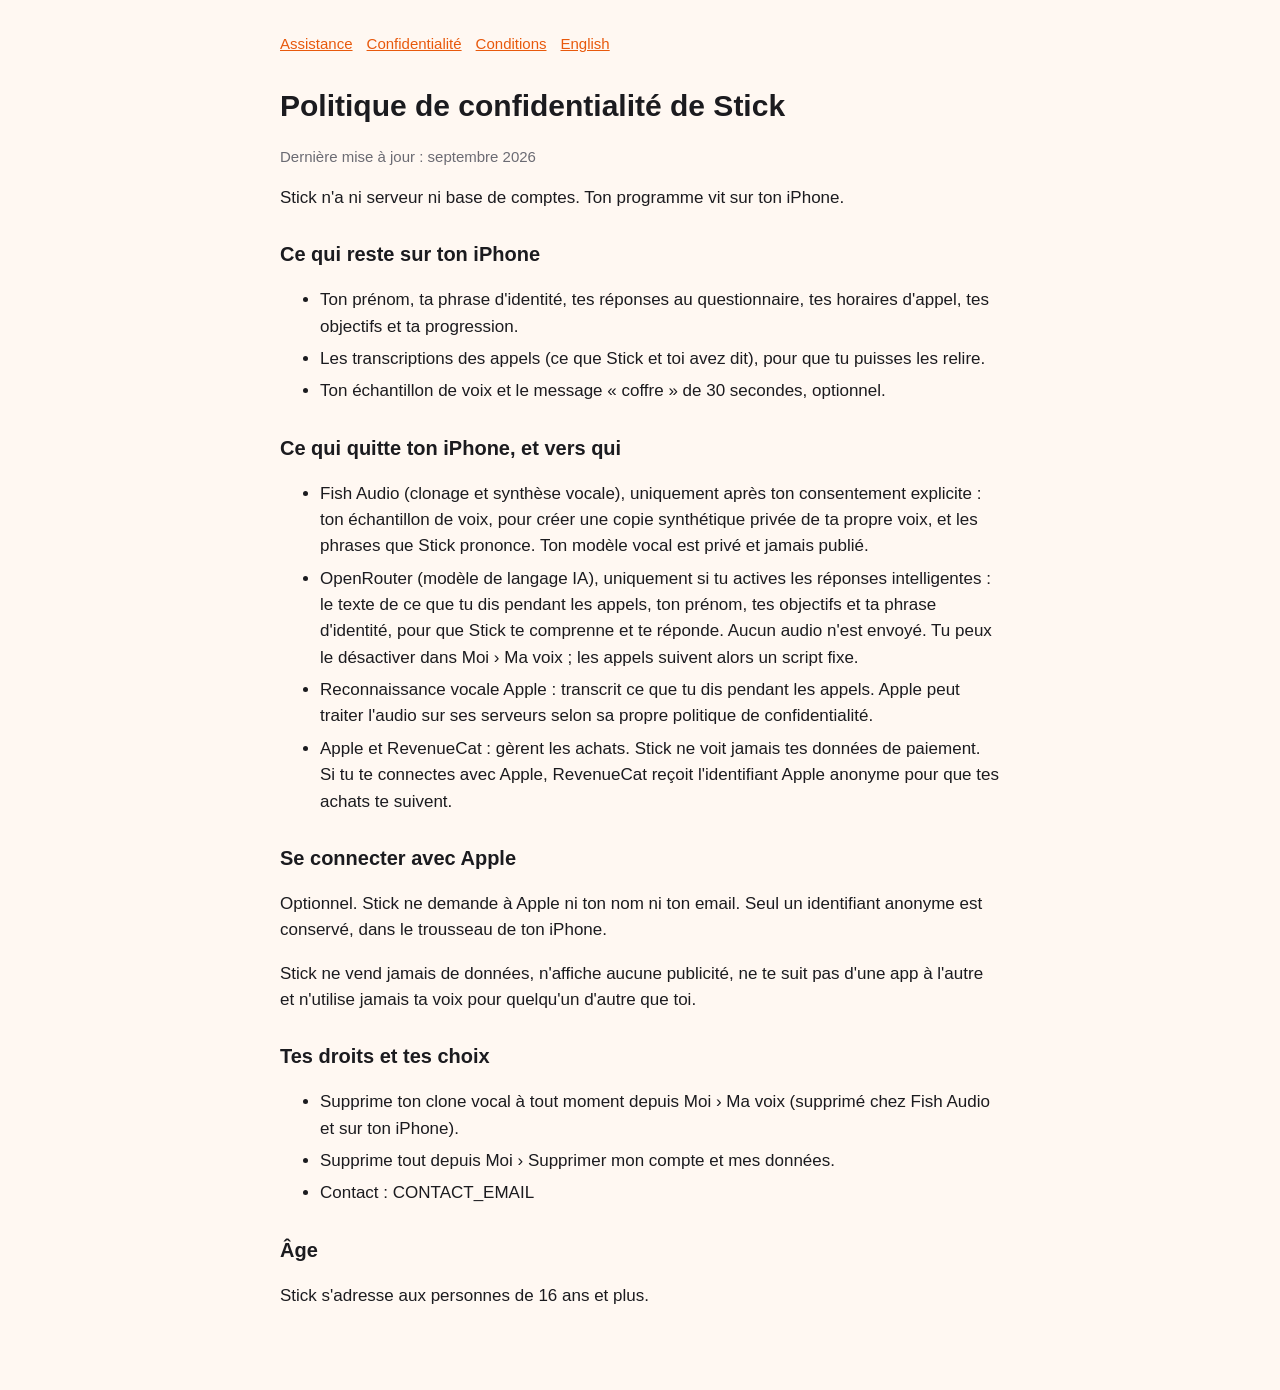
==== docs/site/confidentialite.html @ 93ab8645 "Prepare App Review: drop Supabase, league, referral rewards and Stick Life - Sign in with Apple is n" ====
<!doctype html>
<html lang="fr"><head><meta charset="utf-8"><meta name="viewport" content="width=device-width,initial-scale=1">
<title>Stick · Politique de confidentialité</title><link rel="stylesheet" href="style.css"></head>
<body><nav><a href="fr.html">Assistance</a><a href="confidentialite.html">Confidentialité</a><a href="conditions.html">Conditions</a><a href="index.html">English</a></nav>
<h1>Politique de confidentialité de Stick</h1>
<p class="muted">Dernière mise à jour : septembre 2026</p>
<p>Stick n&#x27;a ni serveur ni base de comptes. Ton programme vit sur ton iPhone.</p>
<h2>Ce qui reste sur ton iPhone</h2>
<ul>
<li>Ton prénom, ta phrase d&#x27;identité, tes réponses au questionnaire, tes horaires d&#x27;appel, tes objectifs et ta progression.</li>
<li>Les transcriptions des appels (ce que Stick et toi avez dit), pour que tu puisses les relire.</li>
<li>Ton échantillon de voix et le message « coffre » de 30 secondes, optionnel.</li>
</ul>
<h2>Ce qui quitte ton iPhone, et vers qui</h2>
<ul>
<li>Fish Audio (clonage et synthèse vocale), uniquement après ton consentement explicite : ton échantillon de voix, pour créer une copie synthétique privée de ta propre voix, et les phrases que Stick prononce. Ton modèle vocal est privé et jamais publié.</li>
<li>OpenRouter (modèle de langage IA), uniquement si tu actives les réponses intelligentes : le texte de ce que tu dis pendant les appels, ton prénom, tes objectifs et ta phrase d&#x27;identité, pour que Stick te comprenne et te réponde. Aucun audio n&#x27;est envoyé. Tu peux le désactiver dans Moi › Ma voix ; les appels suivent alors un script fixe.</li>
<li>Reconnaissance vocale Apple : transcrit ce que tu dis pendant les appels. Apple peut traiter l&#x27;audio sur ses serveurs selon sa propre politique de confidentialité.</li>
<li>Apple et RevenueCat : gèrent les achats. Stick ne voit jamais tes données de paiement. Si tu te connectes avec Apple, RevenueCat reçoit l&#x27;identifiant Apple anonyme pour que tes achats te suivent.</li>
</ul>
<h2>Se connecter avec Apple</h2>
<p>Optionnel. Stick ne demande à Apple ni ton nom ni ton email. Seul un identifiant anonyme est conservé, dans le trousseau de ton iPhone.</p>
<p>Stick ne vend jamais de données, n&#x27;affiche aucune publicité, ne te suit pas d&#x27;une app à l&#x27;autre et n&#x27;utilise jamais ta voix pour quelqu&#x27;un d&#x27;autre que toi.</p>
<h2>Tes droits et tes choix</h2>
<ul>
<li>Supprime ton clone vocal à tout moment depuis Moi › Ma voix (supprimé chez Fish Audio et sur ton iPhone).</li>
<li>Supprime tout depuis Moi › Supprimer mon compte et mes données.</li>
<li>Contact : CONTACT_EMAIL</li>
</ul>
<h2>Âge</h2>
<p>Stick s&#x27;adresse aux personnes de 16 ans et plus.</p>
</body></html>
---- docs/site/style.css ----
body{font:17px/1.55 -apple-system,BlinkMacSystemFont,"Inter",sans-serif;max-width:720px;margin:0 auto;padding:32px 20px 64px;color:#1b1b1f;background:#fff8f2}
h1{font-size:30px;margin:0 0 4px}h2{font-size:20px;margin-top:28px}a{color:#e8590c}nav{margin-bottom:28px;font-size:15px}nav a{margin-right:14px}
.muted{color:#6b6b73;font-size:15px}li{margin:6px 0}
@media (prefers-color-scheme:dark){body{background:#17161a;color:#f1f0f3}.muted{color:#a3a2aa}}
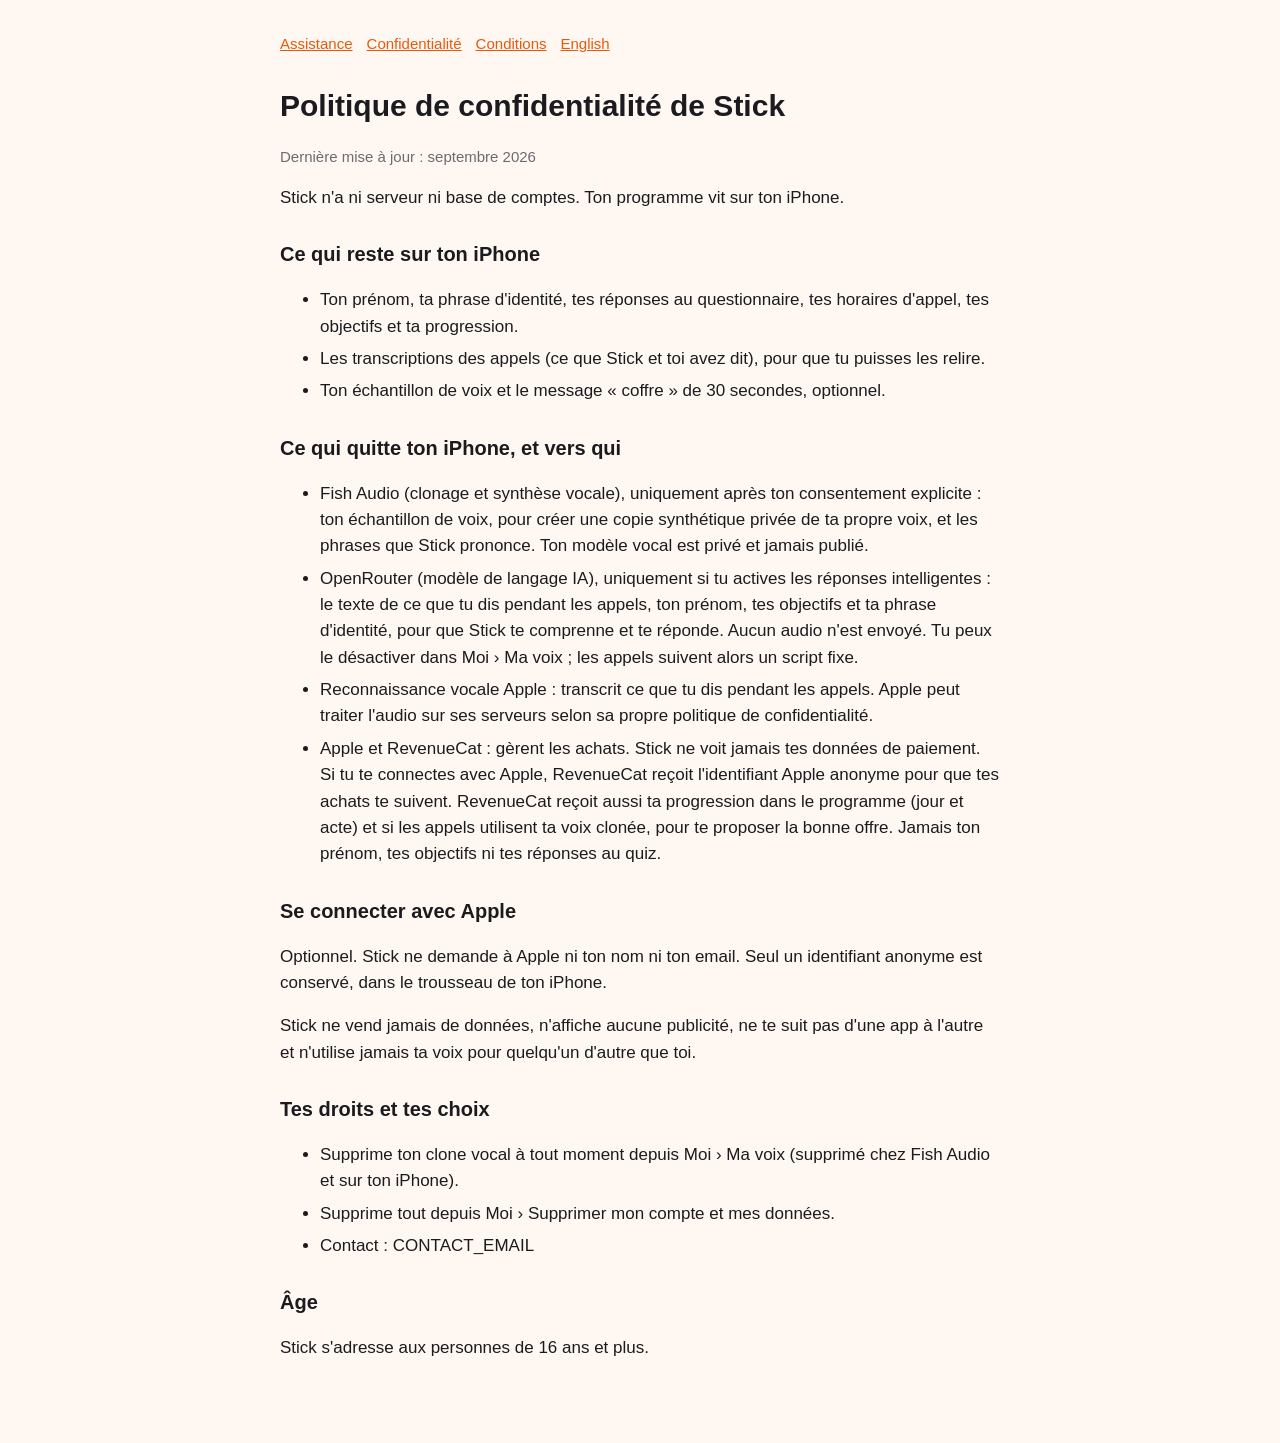
==== commit 44a7fd20: "Make RevenueCat the live source of access - Configure Purchases in didFinishLaunching, debug logging" ====
--- a/docs/site/confidentialite.html
+++ b/docs/site/confidentialite.html
@@ -16,7 +16,7 @@
 <li>Fish Audio (clonage et synthèse vocale), uniquement après ton consentement explicite : ton échantillon de voix, pour créer une copie synthétique privée de ta propre voix, et les phrases que Stick prononce. Ton modèle vocal est privé et jamais publié.</li>
 <li>OpenRouter (modèle de langage IA), uniquement si tu actives les réponses intelligentes : le texte de ce que tu dis pendant les appels, ton prénom, tes objectifs et ta phrase d&#x27;identité, pour que Stick te comprenne et te réponde. Aucun audio n&#x27;est envoyé. Tu peux le désactiver dans Moi › Ma voix ; les appels suivent alors un script fixe.</li>
 <li>Reconnaissance vocale Apple : transcrit ce que tu dis pendant les appels. Apple peut traiter l&#x27;audio sur ses serveurs selon sa propre politique de confidentialité.</li>
-<li>Apple et RevenueCat : gèrent les achats. Stick ne voit jamais tes données de paiement. Si tu te connectes avec Apple, RevenueCat reçoit l&#x27;identifiant Apple anonyme pour que tes achats te suivent.</li>
+<li>Apple et RevenueCat : gèrent les achats. Stick ne voit jamais tes données de paiement. Si tu te connectes avec Apple, RevenueCat reçoit l&#x27;identifiant Apple anonyme pour que tes achats te suivent. RevenueCat reçoit aussi ta progression dans le programme (jour et acte) et si les appels utilisent ta voix clonée, pour te proposer la bonne offre. Jamais ton prénom, tes objectifs ni tes réponses au quiz.</li>
 </ul>
 <h2>Se connecter avec Apple</h2>
 <p>Optionnel. Stick ne demande à Apple ni ton nom ni ton email. Seul un identifiant anonyme est conservé, dans le trousseau de ton iPhone.</p>
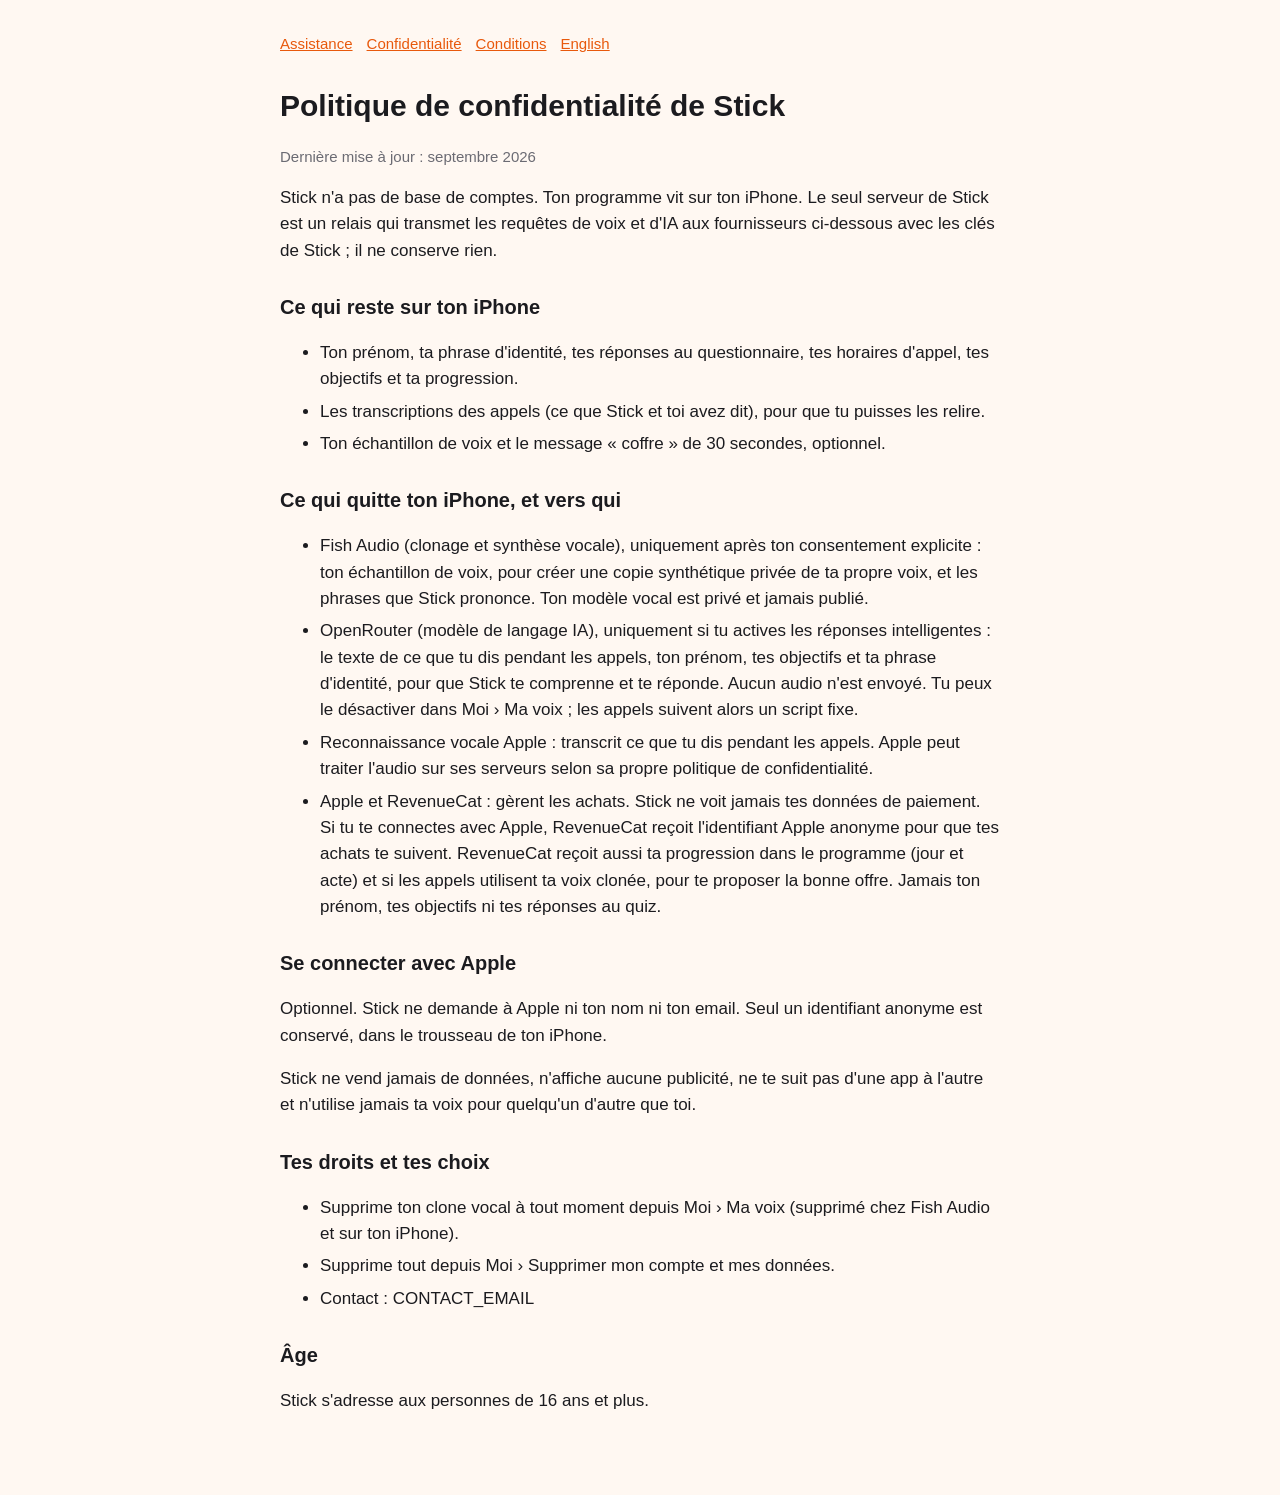
==== commit ac599890: "Ship with no private keys: relay for voice and AI, RevenueCat keys built in - FishAudioService and O" ====
--- a/docs/site/confidentialite.html
+++ b/docs/site/confidentialite.html
@@ -4,7 +4,7 @@
 <body><nav><a href="fr.html">Assistance</a><a href="confidentialite.html">Confidentialité</a><a href="conditions.html">Conditions</a><a href="index.html">English</a></nav>
 <h1>Politique de confidentialité de Stick</h1>
 <p class="muted">Dernière mise à jour : septembre 2026</p>
-<p>Stick n&#x27;a ni serveur ni base de comptes. Ton programme vit sur ton iPhone.</p>
+<p>Stick n&#x27;a pas de base de comptes. Ton programme vit sur ton iPhone. Le seul serveur de Stick est un relais qui transmet les requêtes de voix et d&#x27;IA aux fournisseurs ci-dessous avec les clés de Stick ; il ne conserve rien.</p>
 <h2>Ce qui reste sur ton iPhone</h2>
 <ul>
 <li>Ton prénom, ta phrase d&#x27;identité, tes réponses au questionnaire, tes horaires d&#x27;appel, tes objectifs et ta progression.</li>
